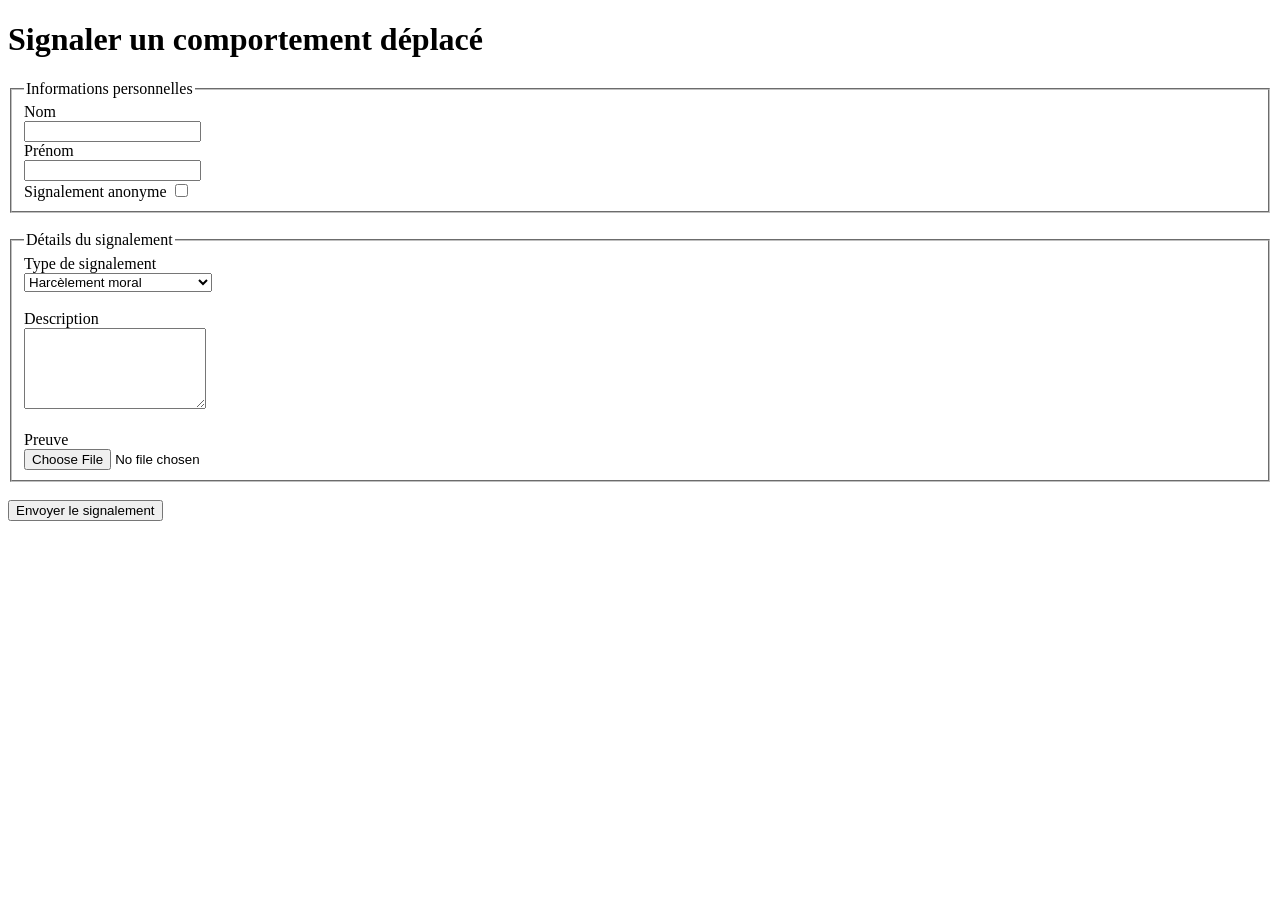
==== form/harassment_report_form.html @ 454bdef2 "Adding harassment report form" ====
<!DOCTYPE html>
<html lang="fr">
<head>
<meta charset="UTF-8">
<meta name="viewport" content="width=device-width, initial-scale=1.0">
<title>Déposer une plainte</title>
</head>

<body>

<h1>Signaler un comportement déplacé</h1>

<form method="post" enctype="multipart/form-data">

<div class="report_form">

<fieldset>
<legend>Informations personnelles</legend>

<label for="last_name">Nom</label><br>
<input type="text" id="last_name" name="last_name"><br>

<label for="first_name">Prénom</label><br>
<input type="text" id="first_name" name="first_name"><br>

<label for="anonymous">Signalement anonyme</label>
<input type="checkbox" id="anonymous" name="anonymous">

</fieldset>

<br>

<fieldset>
<legend>Détails du signalement</legend>

<label for="reporting_type">Type de signalement</label><br>
<select id="reporting_type" name="reporting_type">
<option value="moral_harassment">Harcèlement moral</option>
<option value="sexual_harassment">Harcèlement sexuel</option>
<option value="discriminatory_harassment">Harcèlement discriminatoire</option>
<option value="abuse_of_authority">Abus d'autorité</option>
</select>

<br><br>

<label for="description">Description</label><br>
<textarea id="description" name="description" rows="5" required></textarea>

<br><br>

<label for="media_proof">Preuve</label><br>
<input id="media_proof" name="media_proof" type="file" accept="image/*,video/*,.pdf">

</fieldset>

<br>

<button type="submit">Envoyer le signalement</button>

</div>

</form>

</body>
</html>
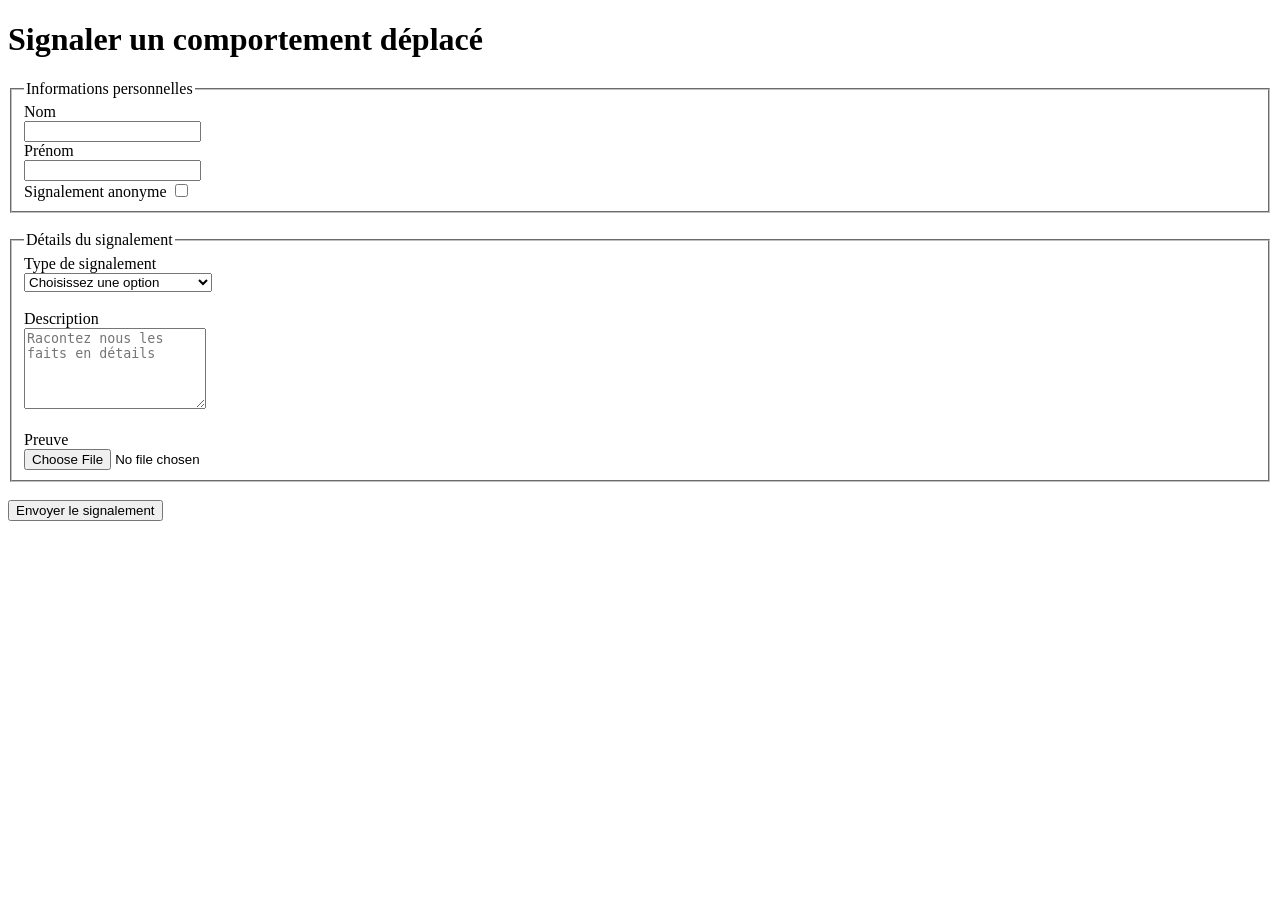
==== commit a9f2d841: "Add placeholdher" ====
--- a/form/harassment_report_form.html
+++ b/form/harassment_report_form.html
@@ -34,17 +34,18 @@
 <legend>Détails du signalement</legend>
 
 <label for="reporting_type">Type de signalement</label><br>
-<select id="reporting_type" name="reporting_type">
-<option value="moral_harassment">Harcèlement moral</option>
-<option value="sexual_harassment">Harcèlement sexuel</option>
-<option value="discriminatory_harassment">Harcèlement discriminatoire</option>
-<option value="abuse_of_authority">Abus d'autorité</option>
+<select id="reporting_type" name="reporting_type" required>
+    <option value="" disabled selected hidden>Choisissez une option</option>
+    <option value="moral_harassment">Harcèlement moral</option>
+    <option value="sexual_harassment">Harcèlement sexuel</option>
+    <option value="discriminatory_harassment">Harcèlement discriminatoire</option>
+    <option value="abuse_of_authority">Abus d'autorité</option>
 </select>
 
 <br><br>
 
 <label for="description">Description</label><br>
-<textarea id="description" name="description" rows="5" required></textarea>
+<textarea id="description" name="description" rows="5" required placeholder="Racontez nous les faits en détails"></textarea>
 
 <br><br>
 
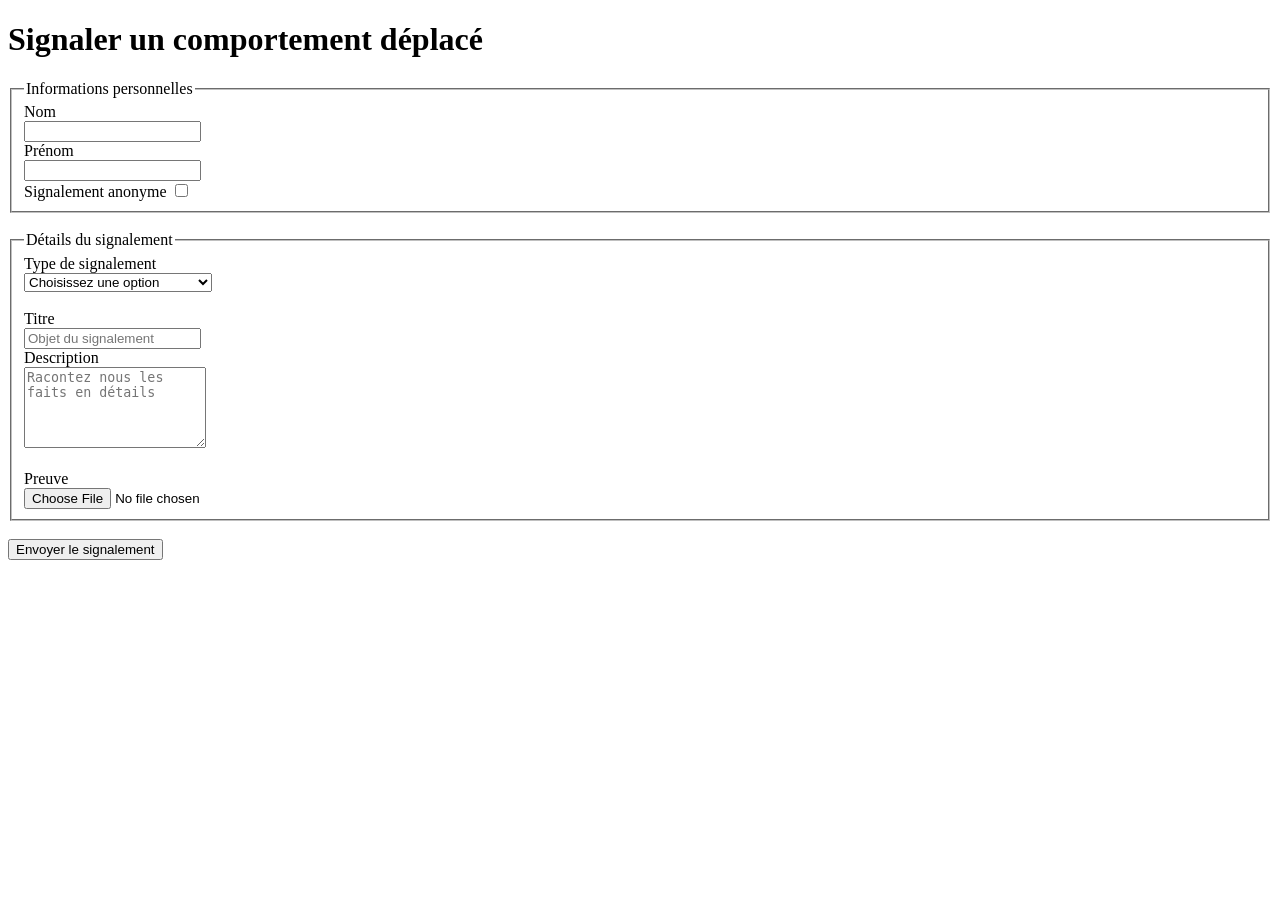
==== commit e83dbe88: "Adding a title for reporting form" ====
--- a/form/harassment_report_form.html
+++ b/form/harassment_report_form.html
@@ -43,7 +43,8 @@
 </select>
 
 <br><br>
-
+<label for="title">Titre</label><br>
+<input type="text" id="title" name="title" required placeholder="Objet du signalement"></textarea><br>
 <label for="description">Description</label><br>
 <textarea id="description" name="description" rows="5" required placeholder="Racontez nous les faits en détails"></textarea>
 
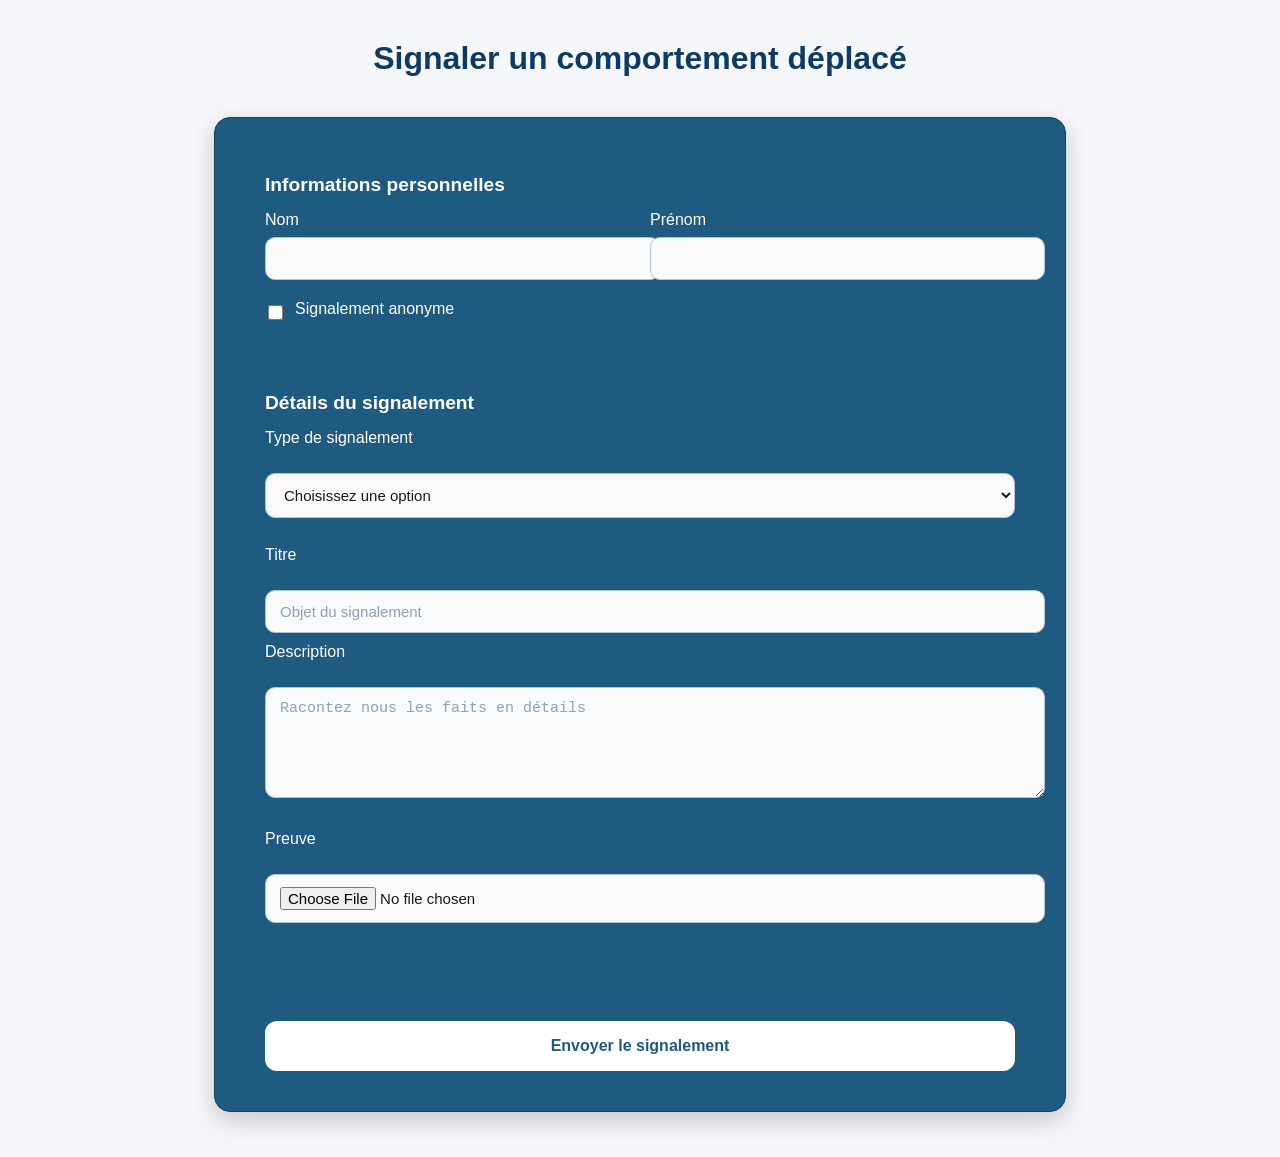
==== commit b7576efa: "Adding style for harassment report" ====
--- a/form/harassment_report_form.html
+++ b/form/harassment_report_form.html
@@ -3,6 +3,7 @@
 <head>
 <meta charset="UTF-8">
 <meta name="viewport" content="width=device-width, initial-scale=1.0">
+<link rel="stylesheet" href="../style.css">
 <title>Déposer une plainte</title>
 </head>
 
@@ -14,24 +15,28 @@
 
 <div class="report_form">
 
-<fieldset>
-<legend>Informations personnelles</legend>
+<section>
+<h2>Informations personnelles</h2>
 
-<label for="last_name">Nom</label><br>
-<input type="text" id="last_name" name="last_name"><br>
+<div class="name-fields">
+    <div class="field">
+        <label for="last_name">Nom</label>
+        <input type="text" id="last_name" name="last_name">
+    </div>
+    <div class="field">
+        <label for="first_name">Prénom</label>
+        <input type="text" id="first_name" name="first_name">
+    </div>
+</div>
 
-<label for="first_name">Prénom</label><br>
-<input type="text" id="first_name" name="first_name"><br>
+<div class="checkbox-field">
+    <input type="checkbox" id="anonymous" name="anonymous">
+    <label for="anonymous">Signalement anonyme</label>
+</div>
+</section>
 
-<label for="anonymous">Signalement anonyme</label>
-<input type="checkbox" id="anonymous" name="anonymous">
-
-</fieldset>
-
-<br>
-
-<fieldset>
-<legend>Détails du signalement</legend>
+<section>
+<h2>Détails du signalement</h2>
 
 <label for="reporting_type">Type de signalement</label><br>
 <select id="reporting_type" name="reporting_type" required>
@@ -44,16 +49,16 @@
 
 <br><br>
 <label for="title">Titre</label><br>
-<input type="text" id="title" name="title" required placeholder="Objet du signalement"></textarea><br>
+<input type="text" id="title" name="title" required placeholder="Objet du signalement"><br>
+
 <label for="description">Description</label><br>
 <textarea id="description" name="description" rows="5" required placeholder="Racontez nous les faits en détails"></textarea>
 
 <br><br>
-
 <label for="media_proof">Preuve</label><br>
 <input id="media_proof" name="media_proof" type="file" accept="image/*,video/*,.pdf">
 
-</fieldset>
+</section>
 
 <br>
 
--- a/style.css
+++ b/style.css
@@ -0,0 +1,127 @@
+body {
+    font-family: 'Open Sans', sans-serif;
+    background-color: #f5f7fa;
+    color: #1a1a1a;
+    margin: 0;
+    padding: 0;
+}
+
+h1 {
+    text-align: center;
+    color: #0d3b66;
+    margin-top: 40px;
+    font-weight: 700;
+}
+
+form {
+    max-width: 750px;
+    margin: 40px auto;
+    background-color: #1f5a80;
+    padding: 40px 50px;
+    border-radius: 16px;
+    box-shadow: 0 8px 25px rgba(0, 0, 0, 0.2);
+    color: #ffffff;
+    border: 1px solid #144466;
+}
+
+section {
+    margin-bottom: 30px;
+}
+
+section h2 {
+    font-weight: 700;
+    color: #ffffff;
+    font-size: 1.2rem;
+    margin-bottom: 15px;
+}
+
+.name-fields {
+    display: flex;
+    gap: 20px;
+}
+
+.name-fields .field {
+    flex: 1 1 0;
+    display: flex;
+    flex-direction: column;
+}
+
+label {
+    display: block;
+    margin-bottom: 8px;
+    font-weight: 500;
+    color: #ffffff;
+}
+
+.checkbox-field {
+    display: flex;
+    align-items: center;
+    gap: 10px;
+    margin-top: 10px;
+}
+
+input[type="text"],
+select,
+textarea,
+input[type="file"] {
+    width: 100%;
+    padding: 12px 14px;
+    border: 1px solid #b0c4de;
+    border-radius: 10px;
+    margin-bottom: 10px;
+    font-size: 15px;
+    background-color: #f9fbfd;
+    color: #1a1a1a;
+    transition: border 0.3s ease, box-shadow 0.3s ease;
+}
+
+input[type="text"]:focus,
+select:focus,
+textarea:focus,
+input[type="file"]:focus {
+    border: 1px solid #0d3b66;
+    box-shadow: 0 0 8px rgba(13, 59, 102, 0.3);
+    outline: none;
+}
+
+input[type="checkbox"] {
+    transform: scale(1.2);
+}
+
+button {
+    display: block;
+    width: 100%;
+    padding: 16px 0;
+    background-color: #ffffff;
+    color: #1f5a80;
+    border: none;
+    border-radius: 12px;
+    font-size: 16px;
+    font-weight: 600;
+    cursor: pointer;
+    transition: background 0.3s ease, transform 0.2s ease;
+}
+
+button:hover {
+    background-color: #e6e6e6;
+    transform: translateY(-2px);
+}
+
+button:active {
+    transform: translateY(0);
+}
+
+.report_form {
+    display: flex;
+    flex-direction: column;
+    gap: 20px;
+}
+
+input::placeholder,
+textarea::placeholder {
+    color: #8fa1b3;
+}
+
+select {
+    background-color: #f9fbfd;
+}
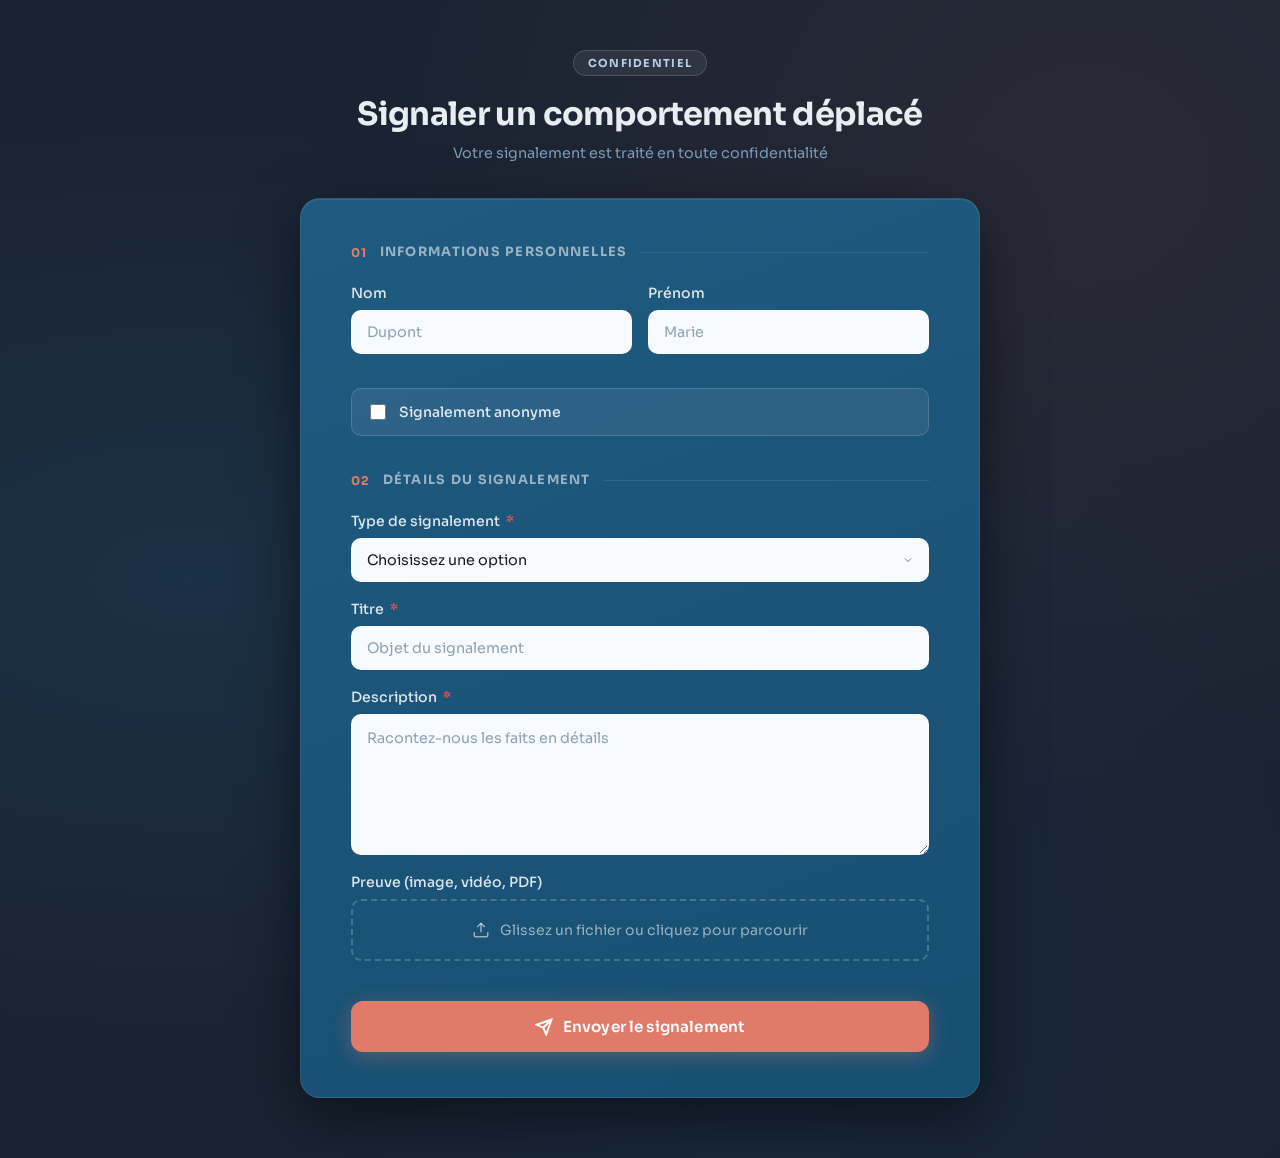
==== commit b44515fc: "Adding style to report and login form" ====
--- a/form/harassment_report_form.html
+++ b/form/harassment_report_form.html
@@ -4,69 +4,79 @@
 <meta charset="UTF-8">
 <meta name="viewport" content="width=device-width, initial-scale=1.0">
 <link rel="stylesheet" href="../style.css">
+<link href="https://fonts.googleapis.com/css2?family=Sora:wght@400;500;600;700&display=swap" rel="stylesheet">
 <title>Déposer une plainte</title>
 </head>
 
 <body>
 
-<h1>Signaler un comportement déplacé</h1>
+<div class="page-wrapper">
+  <div class="header-block">
+    <div class="badge">Confidentiel</div>
+    <h1>Signaler un comportement déplacé</h1>
+    <p class="subtitle">Votre signalement est traité en toute confidentialité</p>
+  </div>
 
-<form method="post" enctype="multipart/form-data">
+  <form method="post" enctype="multipart/form-data">
+    <div class="report_form">
 
-<div class="report_form">
+      <section>
+        <h2><span class="step">01</span> Informations personnelles</h2>
 
-<section>
-<h2>Informations personnelles</h2>
+        <div class="name-fields">
+          <div class="field">
+            <label for="last_name">Nom</label>
+            <input type="text" id="last_name" name="last_name" placeholder="Dupont">
+          </div>
+          <div class="field">
+            <label for="first_name">Prénom</label>
+            <input type="text" id="first_name" name="first_name" placeholder="Marie">
+          </div>
+        </div>
 
-<div class="name-fields">
-    <div class="field">
-        <label for="last_name">Nom</label>
-        <input type="text" id="last_name" name="last_name">
+        <div class="checkbox-field">
+          <input type="checkbox" id="anonymous" name="anonymous">
+          <label for="anonymous">Signalement anonyme</label>
+        </div>
+      </section>
+
+      <section>
+        <h2><span class="step">02</span> Détails du signalement</h2>
+
+        <label for="reporting_type">Type de signalement <span class="required">*</span></label>
+        <select id="reporting_type" name="reporting_type" required>
+          <option value="" disabled selected hidden>Choisissez une option</option>
+          <option value="moral_harassment">Harcèlement moral</option>
+          <option value="sexual_harassment">Harcèlement sexuel</option>
+          <option value="discriminatory_harassment">Harcèlement discriminatoire</option>
+          <option value="abuse_of_authority">Abus d'autorité</option>
+          <option value="other">Autre</option>
+        </select>
+
+        <label for="title">Titre <span class="required">*</span></label>
+        <input type="text" id="title" name="title" required placeholder="Objet du signalement">
+
+        <label for="description">Description <span class="required">*</span></label>
+        <textarea id="description" name="description" rows="5" required placeholder="Racontez-nous les faits en détails"></textarea>
+
+        <label for="media_proof">Preuve (image, vidéo, PDF)</label>
+        <div class="file-wrapper">
+          <input id="media_proof" name="media_proof" type="file" accept="image/*,video/*,.pdf">
+          <div class="file-label">
+            <svg width="18" height="18" viewBox="0 0 24 24" fill="none" stroke="currentColor" stroke-width="2"><path d="M21 15v4a2 2 0 0 1-2 2H5a2 2 0 0 1-2-2v-4"/><polyline points="17 8 12 3 7 8"/><line x1="12" y1="3" x2="12" y2="15"/></svg>
+            <span>Glissez un fichier ou cliquez pour parcourir</span>
+          </div>
+        </div>
+      </section>
+
+      <button type="submit">
+        <svg width="18" height="18" viewBox="0 0 24 24" fill="none" stroke="currentColor" stroke-width="2.5"><line x1="22" y1="2" x2="11" y2="13"/><polygon points="22 2 15 22 11 13 2 9 22 2"/></svg>
+        Envoyer le signalement
+      </button>
+
     </div>
-    <div class="field">
-        <label for="first_name">Prénom</label>
-        <input type="text" id="first_name" name="first_name">
-    </div>
+  </form>
 </div>
-
-<div class="checkbox-field">
-    <input type="checkbox" id="anonymous" name="anonymous">
-    <label for="anonymous">Signalement anonyme</label>
-</div>
-</section>
-
-<section>
-<h2>Détails du signalement</h2>
-
-<label for="reporting_type">Type de signalement</label><br>
-<select id="reporting_type" name="reporting_type" required>
-    <option value="" disabled selected hidden>Choisissez une option</option>
-    <option value="moral_harassment">Harcèlement moral</option>
-    <option value="sexual_harassment">Harcèlement sexuel</option>
-    <option value="discriminatory_harassment">Harcèlement discriminatoire</option>
-    <option value="abuse_of_authority">Abus d'autorité</option>
-</select>
-
-<br><br>
-<label for="title">Titre</label><br>
-<input type="text" id="title" name="title" required placeholder="Objet du signalement"><br>
-
-<label for="description">Description</label><br>
-<textarea id="description" name="description" rows="5" required placeholder="Racontez nous les faits en détails"></textarea>
-
-<br><br>
-<label for="media_proof">Preuve</label><br>
-<input id="media_proof" name="media_proof" type="file" accept="image/*,video/*,.pdf">
-
-</section>
-
-<br>
-
-<button type="submit">Envoyer le signalement</button>
-
-</div>
-
-</form>
 
 </body>
 </html>
--- a/style.css
+++ b/style.css
@@ -1,127 +1,361 @@
+*, *::before, *::after {
+  box-sizing: border-box;
+}
+
 body {
-    font-family: 'Open Sans', sans-serif;
-    background-color: #f5f7fa;
-    color: #1a1a1a;
-    margin: 0;
-    padding: 0;
+  font-family: 'Sora', sans-serif;
+  background-color: #1a2332;
+  background-image:
+    radial-gradient(ellipse at 15% 50%, rgba(31, 90, 128, 0.25) 0%, transparent 55%),
+    radial-gradient(ellipse at 85% 15%, rgba(224, 123, 106, 0.08) 0%, transparent 45%),
+    radial-gradient(ellipse at 60% 85%, rgba(13, 59, 102, 0.2) 0%, transparent 50%);
+  color: #1a1a1a;
+  margin: 0;
+  padding: 0;
+  min-height: 100vh;
+}
+
+.page-wrapper {
+  max-width: 720px;
+  margin: 0 auto;
+  padding: 50px 20px 60px;
+}
+
+.header-block {
+  text-align: center;
+  margin-bottom: 36px;
+}
+
+.badge {
+  display: inline-block;
+  background: rgba(255, 255, 255, 0.07);
+  color: #b8cfe4;
+  border: 1px solid rgba(255, 255, 255, 0.15);
+  font-size: 11px;
+  font-weight: 700;
+  letter-spacing: 0.12em;
+  text-transform: uppercase;
+  padding: 5px 14px;
+  border-radius: 100px;
+  margin-bottom: 18px;
 }
 
 h1 {
-    text-align: center;
-    color: #0d3b66;
-    margin-top: 40px;
-    font-weight: 700;
+  color: #e8edf2;
+  font-size: clamp(1.5rem, 4vw, 2rem);
+  font-weight: 700;
+  margin: 0 0 10px;
+  letter-spacing: -0.02em;
+}
+
+.subtitle {
+  color: #7a9ab8;
+  font-size: 0.9rem;
+  margin: 0;
 }
 
 form {
-    max-width: 750px;
-    margin: 40px auto;
-    background-color: #1f5a80;
-    padding: 40px 50px;
-    border-radius: 16px;
-    box-shadow: 0 8px 25px rgba(0, 0, 0, 0.2);
-    color: #ffffff;
-    border: 1px solid #144466;
+  background: linear-gradient(160deg, #1f5a80 0%, #174f71 100%);
+  padding: 45px 50px;
+  border-radius: 20px;
+  box-shadow: 0 20px 60px rgba(0, 0, 0, 0.5), inset 0 1px 0 rgba(255,255,255,0.08);
+  border: 1px solid rgba(255,255,255,0.07);
+}
+
+.report_form {
+  display: flex;
+  flex-direction: column;
+  gap: 36px;
 }
 
 section {
-    margin-bottom: 30px;
+  display: flex;
+  flex-direction: column;
 }
 
 section h2 {
-    font-weight: 700;
-    color: #ffffff;
-    font-size: 1.2rem;
-    margin-bottom: 15px;
+  font-size: 0.8rem;
+  font-weight: 700;
+  letter-spacing: 0.1em;
+  text-transform: uppercase;
+  color: rgba(255,255,255,0.55);
+  margin: 0 0 24px;
+  display: flex;
+  align-items: center;
+  gap: 12px;
+}
+
+section h2::after {
+  content: '';
+  flex: 1;
+  height: 1px;
+  background: rgba(255,255,255,0.1);
+}
+
+.step {
+  color: #e07b6a;
+  font-size: 0.75rem;
 }
 
 .name-fields {
-    display: flex;
-    gap: 20px;
+  display: flex;
+  gap: 16px;
+  margin-bottom: 4px;
 }
 
 .name-fields .field {
-    flex: 1 1 0;
-    display: flex;
-    flex-direction: column;
+  flex: 1;
+  display: flex;
+  flex-direction: column;
+  min-width: 0;
 }
 
 label {
-    display: block;
-    margin-bottom: 8px;
-    font-weight: 500;
-    color: #ffffff;
+  display: block;
+  margin-bottom: 8px;
+  font-weight: 500;
+  font-size: 0.88rem;
+  color: rgba(255,255,255,0.85);
+}
+
+label .required {
+  color: #e05252;
+  margin-left: 3px;
+  font-weight: 700;
 }
 
 .checkbox-field {
-    display: flex;
-    align-items: center;
-    gap: 10px;
-    margin-top: 10px;
+  display: flex;
+  align-items: center;
+  gap: 10px;
+  margin-top: 12px;
+  padding: 12px 14px;
+  background: rgba(255,255,255,0.07);
+  border: 1px solid rgba(255,255,255,0.15);
+  border-radius: 10px;
+  cursor: pointer;
+  transition: background 0.2s;
+}
+
+.checkbox-field:hover {
+  background: rgba(224, 123, 106, 0.1);
+  border-color: rgba(224, 123, 106, 0.3);
+}
+
+.checkbox-field label {
+  margin: 0;
+  cursor: pointer;
+  color: rgba(255,255,255,0.85);
+  font-size: 0.88rem;
 }
 
 input[type="text"],
 select,
-textarea,
-input[type="file"] {
-    width: 100%;
-    padding: 12px 14px;
-    border: 1px solid #b0c4de;
-    border-radius: 10px;
-    margin-bottom: 10px;
-    font-size: 15px;
-    background-color: #f9fbfd;
-    color: #1a1a1a;
-    transition: border 0.3s ease, box-shadow 0.3s ease;
+textarea {
+  width: 100%;
+  padding: 12px 15px;
+  border: 1px solid rgba(255,255,255,0.15);
+  border-radius: 10px;
+  margin-bottom: 18px;
+  font-size: 0.9rem;
+  font-family: 'Sora', sans-serif;
+  background-color: #f7fafe;
+  color: #1a1a1a;
+  transition: border 0.2s ease, box-shadow 0.2s ease;
 }
 
 input[type="text"]:focus,
 select:focus,
-textarea:focus,
-input[type="file"]:focus {
-    border: 1px solid #0d3b66;
-    box-shadow: 0 0 8px rgba(13, 59, 102, 0.3);
-    outline: none;
+textarea:focus {
+  border: 1px solid #e07b6a;
+  box-shadow: 0 0 0 3px rgba(224, 123, 106, 0.2);
+  outline: none;
+}
+
+input[type="text"]::placeholder,
+textarea::placeholder {
+  color: #8fa1b3;
+}
+
+select {
+  appearance: none;
+  background-image: url("data:image/svg+xml,%3Csvg xmlns='http://www.w3.org/2000/svg' width='12' height='12' viewBox='0 0 24 24' fill='none' stroke='%235a7a96' stroke-width='2'%3E%3Cpolyline points='6 9 12 15 18 9'/%3E%3C/svg%3E");
+  background-repeat: no-repeat;
+  background-position: right 14px center;
+  background-color: #f7fafe;
+  padding-right: 40px;
+  cursor: pointer;
+}
+
+select option {
+  background: #f7fafe;
+  color: #1a1a1a;
+}
+
+textarea {
+  resize: vertical;
+  line-height: 1.6;
+}
+
+.file-wrapper {
+  position: relative;
+  margin-bottom: 4px;
+}
+
+.file-wrapper input[type="file"] {
+  position: absolute;
+  inset: 0;
+  opacity: 0;
+  cursor: pointer;
+  width: 100%;
+  height: 100%;
+  z-index: 2;
+}
+
+.file-label {
+  display: flex;
+  align-items: center;
+  justify-content: center;
+  gap: 10px;
+  padding: 20px;
+  border: 2px dashed rgba(255,255,255,0.2);
+  border-radius: 10px;
+  color: rgba(255,255,255,0.55);
+  font-size: 0.88rem;
+  cursor: pointer;
+  transition: border-color 0.2s, background 0.2s, color 0.2s;
+}
+
+.file-wrapper:hover .file-label {
+  border-color: #e07b6a;
+  background: rgba(224, 123, 106, 0.08);
+  color: #e07b6a;
 }
 
 input[type="checkbox"] {
-    transform: scale(1.2);
+  width: 16px;
+  height: 16px;
+  accent-color: #e07b6a;
+  cursor: pointer;
+  flex-shrink: 0;
 }
 
 button {
-    display: block;
-    width: 100%;
-    padding: 16px 0;
-    background-color: #ffffff;
-    color: #1f5a80;
-    border: none;
-    border-radius: 12px;
-    font-size: 16px;
-    font-weight: 600;
-    cursor: pointer;
-    transition: background 0.3s ease, transform 0.2s ease;
+  display: flex;
+  align-items: center;
+  justify-content: center;
+  gap: 10px;
+  width: 100%;
+  padding: 16px 0;
+  background: #e07b6a;
+  color: #ffffff;
+  border: none;
+  border-radius: 12px;
+  font-size: 0.95rem;
+  font-weight: 600;
+  font-family: 'Sora', sans-serif;
+  cursor: pointer;
+  letter-spacing: 0.01em;
+  transition: background 0.2s, transform 0.2s, box-shadow 0.2s;
+  box-shadow: 0 4px 20px rgba(224, 123, 106, 0.35);
 }
 
 button:hover {
-    background-color: #e6e6e6;
-    transform: translateY(-2px);
+  background: #d46a58;
+  transform: translateY(-2px);
+  box-shadow: 0 8px 28px rgba(224, 123, 106, 0.45);
 }
 
 button:active {
-    transform: translateY(0);
-}
-
-.report_form {
-    display: flex;
+  transform: translateY(0);
+}
+
+@media (max-width: 560px) {
+  form {
+    padding: 30px 22px;
+  }
+
+  .name-fields {
     flex-direction: column;
-    gap: 20px;
-}
-
-input::placeholder,
-textarea::placeholder {
-    color: #8fa1b3;
-}
-
-select {
-    background-color: #f9fbfd;
+    gap: 0;
+  }
+
+  .name-fields .field input {
+    margin-bottom: 18px;
+  }
+}
+.login-container {
+  background: linear-gradient(160deg, #1f5a80 0%, #174f71 100%);
+  padding: 45px 50px;
+  border-radius: 20px;
+  box-shadow: 0 20px 60px rgba(0, 0, 0, 0.5), inset 0 1px 0 rgba(255,255,255,0.08);
+  border: 1px solid rgba(255,255,255,0.07);
+}
+
+.input-group {
+  display: flex;
+  flex-direction: column;
+  margin-bottom: 18px;
+}
+
+input[type="email"],
+input[type="password"] {
+  width: 100%;
+  padding: 12px 15px;
+  border: 1px solid rgba(255,255,255,0.15);
+  border-radius: 10px;
+  font-size: 0.9rem;
+  font-family: 'Sora', sans-serif;
+  background-color: #f7fafe;
+  color: #1a1a1a;
+  transition: border 0.2s ease, box-shadow 0.2s ease;
+}
+
+input[type="email"]:focus,
+input[type="password"]:focus {
+  border: 1px solid #e07b6a;
+  box-shadow: 0 0 0 3px rgba(224, 123, 106, 0.2);
+  outline: none;
+}
+
+input[type="email"]::placeholder,
+input[type="password"]::placeholder {
+  color: #8fa1b3;
+}
+
+#message {
+  text-align: center;
+  margin-top: 16px;
+  font-size: 0.88rem;
+  color: rgba(255,255,255,0.6);
+  min-height: 20px;
+}
+
+@media (max-width: 560px) {
+  .login-container {
+    padding: 30px 22px;
+  }
+}
+.login-container form {
+  background: none;
+  padding: 0;
+  border-radius: 0;
+  box-shadow: none;
+  border: none;
+}
+.login-help {
+  text-align: center;
+  margin-top: 20px;
+  font-size: 0.82rem;
+  color: rgba(255,255,255,0.45);
+}
+
+.login-help a {
+  color: #e07b6a;
+  text-decoration: none;
+  font-weight: 500;
+}
+
+.login-help a:hover {
+  text-decoration: underline;
 }
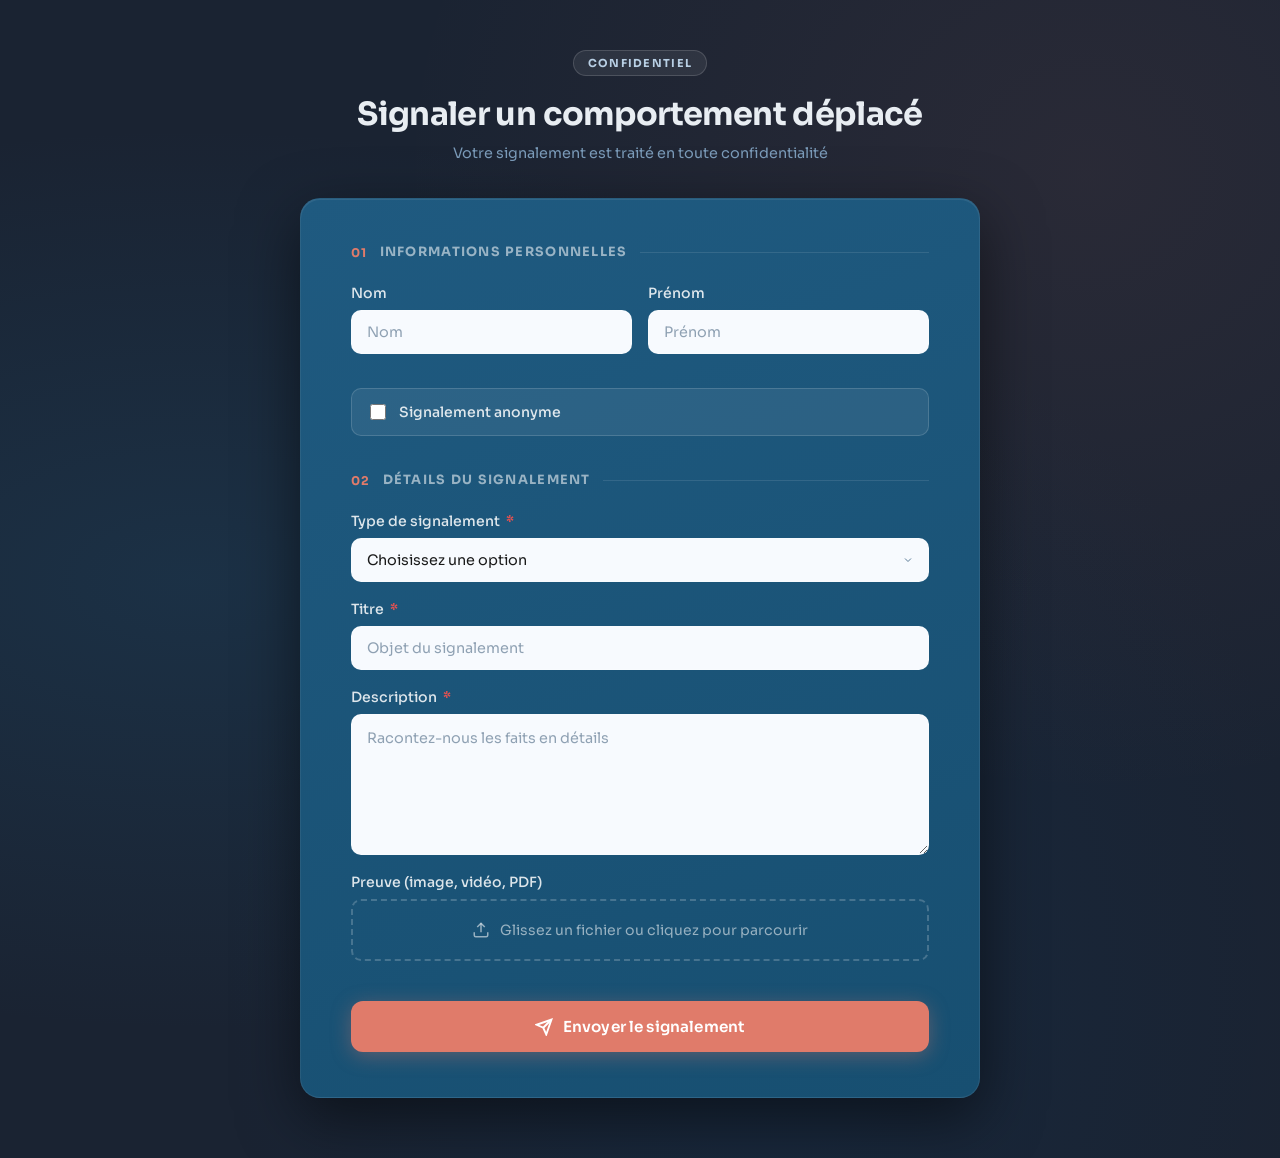
==== commit 173c79c0: "Update placeholder" ====
--- a/form/harassment_report_form.html
+++ b/form/harassment_report_form.html
@@ -26,11 +26,11 @@
         <div class="name-fields">
           <div class="field">
             <label for="last_name">Nom</label>
-            <input type="text" id="last_name" name="last_name" placeholder="Dupont">
+            <input type="text" id="last_name" name="last_name" placeholder="Nom">
           </div>
           <div class="field">
             <label for="first_name">Prénom</label>
-            <input type="text" id="first_name" name="first_name" placeholder="Marie">
+            <input type="text" id="first_name" name="first_name" placeholder="Prénom">
           </div>
         </div>
 
